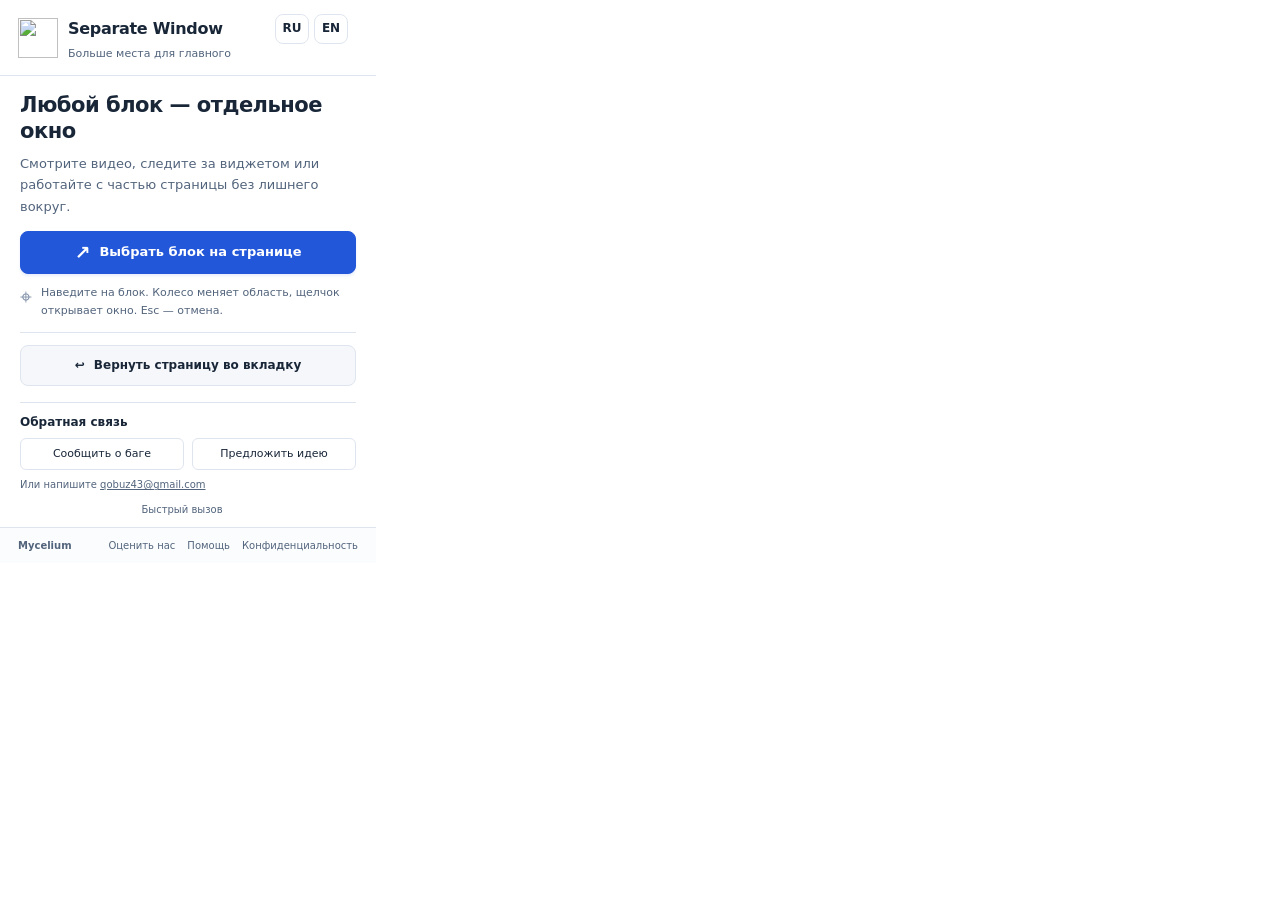
==== popup.html @ 3b6982a1 "fix: simplify popup Auto PiP controls" ====
<!doctype html>
<html lang="ru">
<head>
  <meta charset="utf-8">
  <meta name="viewport" content="width=device-width,initial-scale=1">
  <title>Separate Window</title>
  <link rel="icon" href="icons/favicon.ico">
  <link rel="stylesheet" href="popup.css">
</head>
<body>
  <header class="app-header">
    <img src="icons/action48.png" width="40" height="40" alt="">
    <h1><a href="https://chromewebstore.google.com/detail/separate-window/fhcafcdfknddjfgbbkhpglgamceiclcm" target="_blank" rel="noopener noreferrer">Separate Window</a></h1>
    <div id="language" class="language-switch" role="group" aria-label="Язык" data-i18n-label="languageLabel">
      <button type="button" data-language="ru" aria-label="Русский" aria-pressed="false">RU</button>
      <button type="button" data-language="en" aria-label="English" aria-pressed="false">EN</button>
    </div>
    <span class="version" id="version"></span>
    <p data-i18n="appTagline">Больше места для главного</p>
  </header>
  <main>
    <section class="selection" aria-labelledby="selection-title">
      <h2 id="selection-title" data-i18n="popupHeading">Любой блок — отдельное окно</h2>
      <p data-i18n="popupIntro">Смотрите видео, следите за виджетом или работайте с частью страницы без лишнего вокруг.</p>
      <button id="select" class="primary"><span aria-hidden="true">↗</span><span data-i18n="selectButton">Выбрать блок на странице</span></button>
      <div class="selection-hint"><span aria-hidden="true">⌖</span><p data-i18n="pickerHelp">Наведите на блок. Колесо меняет область, щелчок открывает окно. Esc — отмена.</p></div>
    </section>
    <section class="page-actions" aria-label="Page actions" data-i18n-label="pageActions">
      <button id="restore" class="secondary"><span aria-hidden="true">↩</span><span data-i18n="restoreButton">Вернуть страницу во вкладку</span></button>
      <label id="auto-pip-option" class="auto-pip" hidden><input id="auto-pip" type="checkbox" disabled><span data-i18n="autoPipLabel">Авто-PiP на сайте</span></label>
    </section>
    <div id="status" role="status" aria-live="polite"></div>
    <section class="feedback" aria-labelledby="feedback-heading">
      <h2 id="feedback-heading" data-i18n="feedbackHeading">Обратная связь</h2>
      <div class="feedback-links"><a id="report-bug" target="_blank" rel="noopener noreferrer" data-i18n="reportBug">Сообщить о баге</a><a id="suggest-feature" target="_blank" rel="noopener noreferrer" data-i18n="suggestFeature">Предложить идею</a></div>
      <p><span data-i18n="feedbackEmail">Или напишите</span> <a href="mailto:qobuz43@gmail.com">qobuz43@gmail.com</a></p>
    </section>
    <div class="shortcut"><span data-i18n="quickAccess">Быстрый вызов</span><span id="shortcut-keys"></span></div>
  </main>
  <footer><span>Mycelium</span><nav><a id="rate" href="https://chromewebstore.google.com/detail/separate-window/fhcafcdfknddjfgbbkhpglgamceiclcm/reviews" target="_blank" rel="noopener noreferrer" data-i18n="rateLink">Оценить нас</a><a href="https://github.com/MerlinRus/SeparateWindow#readme" target="_blank" rel="noopener noreferrer" data-i18n="helpLink">Помощь</a><a href="https://merlinrus.github.io/SeparateWindow/privacy.html" target="_blank" rel="noopener noreferrer" data-i18n="privacyLink">Конфиденциальность</a></nav></footer>
  <script src="i18n.js"></script><script src="popup.js"></script>
</body>
</html>
---- popup.css ----
:root{color-scheme:light;--bg:#fff;--surface:#f5f7fb;--line:#dfe5ef;--ink:#182638;--muted:#52647c;--accent:#2357d9;--accent-hover:#1944b5;--danger:#a52424}
*{box-sizing:border-box}
body{width:376px;margin:0;background:var(--bg);color:var(--ink);font:13px/1.5 "Segoe UI",system-ui,sans-serif}
.app-header{display:grid;grid-template-columns:40px minmax(0,1fr) auto auto;grid-template-areas:"icon title language version" "icon tagline tagline tagline";align-items:center;gap:2px 10px;padding:14px 18px 12px;border-bottom:1px solid var(--line)}
.app-header img{grid-area:icon}.app-header h1{grid-area:title;margin:0;font-size:16px;line-height:1.3;font-weight:650;letter-spacing:-.3px;white-space:nowrap}.app-header p{grid-area:tagline;margin:0;color:var(--muted);font-size:11px}.version{grid-area:version;color:var(--muted);font-size:10px}
.app-header h1 a{color:inherit;text-decoration:none}.app-header h1 a:hover{text-decoration:underline}
main{padding:16px 20px 10px}h2{margin:0 0 9px;font-size:21px;font-weight:650;line-height:1.25;letter-spacing:-.5px}.selection>p{margin:0 0 14px;color:var(--muted);line-height:1.65}
button{display:flex;align-items:center;justify-content:center;gap:9px;width:100%;padding:11px 12px;border:1px solid var(--line);border-radius:8px;background:var(--bg);color:var(--ink);font:inherit;cursor:pointer;font-weight:600;line-height:1.45}
.primary{background:var(--accent);border-color:var(--accent);color:#fff;font-size:13px;box-shadow:0 2px 3px #2357d91a}.primary:hover{background:var(--accent-hover)}.primary>span:first-child{font-size:19px;line-height:1}
.selection-hint{display:flex;gap:9px;padding:10px 0 12px;align-items:flex-start;color:var(--muted)}.selection-hint>span{font-size:21px;line-height:1.3;color:#7c8da5}.selection-hint p{margin:0;font-size:11px;line-height:1.6}
.page-actions{border-top:1px solid var(--line);padding-top:12px}.secondary{background:var(--surface);font-size:12px}.secondary:hover{border-color:#aebdd5;background:#edf2fb}
.auto-pip{display:flex;width:max-content;min-height:20px;margin:10px 0 0 auto;align-items:center;gap:5px;color:var(--muted);font-size:11px;cursor:pointer}.auto-pip[hidden]{display:none}.auto-pip input{margin:0;accent-color:var(--accent)}
button:focus-visible,a:focus-visible{outline:3px solid #8fafff;outline-offset:3px}button:disabled{opacity:.55;cursor:wait}#status:empty{display:none}#status{color:var(--danger);background:#fff0ee;border-radius:6px;padding:10px;margin-top:12px;font-size:12px}
.shortcut{display:flex;align-items:center;justify-content:center;gap:4px;color:var(--muted);font-size:10px;margin-top:10px}.shortcut>span:first-child{margin-right:8px}kbd{border:1px solid var(--line);border-bottom-width:2px;border-radius:4px;padding:1px 5px;font:10px "Segoe UI",system-ui;background:#fafbfd;color:#41546d}
#shortcut-keys{display:flex;align-items:center;gap:4px}
footer{display:flex;align-items:center;justify-content:space-between;padding:10px 18px;border-top:1px solid var(--line);font-size:10px;color:var(--muted);background:#fbfcfe}footer>span{font-weight:600}nav{display:flex;gap:12px}a{color:var(--muted);text-decoration:none}a:hover{color:var(--accent);text-decoration:underline}

.language-switch{grid-area:language;display:flex;gap:5px}.language-switch button{width:34px;min-height:30px;padding:4px;font-size:12px;font-weight:600}.language-switch button[aria-pressed=true]{color:#fff;background:var(--accent);border-color:var(--accent)}.language-switch button:hover{border-color:var(--accent)}
.feedback{margin-top:16px;padding-top:12px;border-top:1px solid var(--line)}.feedback h2{font-size:12px;letter-spacing:0;margin-bottom:8px}.feedback-links{display:flex;gap:8px}.feedback-links a{display:block;flex:1;padding:7px 8px;border:1px solid var(--line);border-radius:6px;color:var(--ink);font-size:11px;text-align:center}.feedback-links a:hover{border-color:var(--accent);color:var(--accent);text-decoration:none}.feedback p{font-size:10px;color:var(--muted);margin:7px 0 0}.feedback p a{text-decoration:underline}
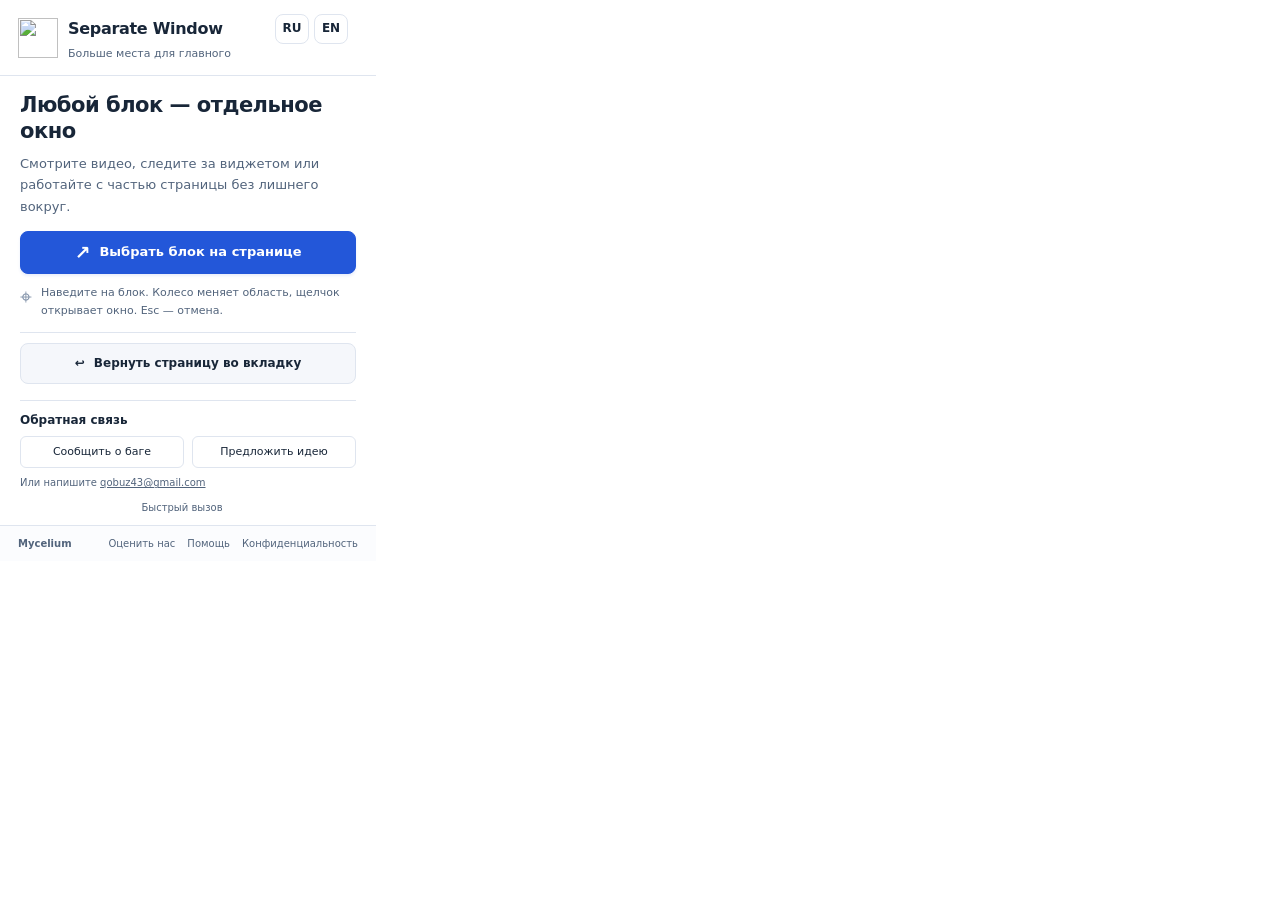
==== commit d681355c: "feat: make automatic video pinning easier to find" ====
--- a/popup.html
+++ b/popup.html
@@ -26,8 +26,14 @@
       <div class="selection-hint"><span aria-hidden="true">⌖</span><p data-i18n="pickerHelp">Наведите на блок. Колесо меняет область, щелчок открывает окно. Esc — отмена.</p></div>
     </section>
     <section class="page-actions" aria-label="Page actions" data-i18n-label="pageActions">
+      <label id="auto-pip-option" class="auto-pip" hidden>
+        <span class="auto-pip-copy">
+          <span id="auto-pip-label" data-i18n="autoPipLabel">Видео поверх окон</span>
+          <span id="auto-pip-help" data-i18n="autoPipHelp">При смене вкладки играющее видео с этого сайта откроется в маленьком окне.</span>
+        </span>
+        <input id="auto-pip" type="checkbox" role="switch" aria-labelledby="auto-pip-label" aria-describedby="auto-pip-help" disabled>
+      </label>
       <button id="restore" class="secondary"><span aria-hidden="true">↩</span><span data-i18n="restoreButton">Вернуть страницу во вкладку</span></button>
-      <label id="auto-pip-option" class="auto-pip" hidden><input id="auto-pip" type="checkbox" disabled><span data-i18n="autoPipLabel">Авто-PiP на сайте</span></label>
     </section>
     <div id="status" role="status" aria-live="polite"></div>
     <section class="feedback" aria-labelledby="feedback-heading">
--- a/popup.css
+++ b/popup.css
@@ -8,8 +8,15 @@
 button{display:flex;align-items:center;justify-content:center;gap:9px;width:100%;padding:11px 12px;border:1px solid var(--line);border-radius:8px;background:var(--bg);color:var(--ink);font:inherit;cursor:pointer;font-weight:600;line-height:1.45}
 .primary{background:var(--accent);border-color:var(--accent);color:#fff;font-size:13px;box-shadow:0 2px 3px #2357d91a}.primary:hover{background:var(--accent-hover)}.primary>span:first-child{font-size:19px;line-height:1}
 .selection-hint{display:flex;gap:9px;padding:10px 0 12px;align-items:flex-start;color:var(--muted)}.selection-hint>span{font-size:21px;line-height:1.3;color:#7c8da5}.selection-hint p{margin:0;font-size:11px;line-height:1.6}
-.page-actions{border-top:1px solid var(--line);padding-top:12px}.secondary{background:var(--surface);font-size:12px}.secondary:hover{border-color:#aebdd5;background:#edf2fb}
-.auto-pip{display:flex;width:max-content;min-height:20px;margin:10px 0 0 auto;align-items:center;gap:5px;color:var(--muted);font-size:11px;cursor:pointer}.auto-pip[hidden]{display:none}.auto-pip input{margin:0;accent-color:var(--accent)}
+.page-actions{border-top:1px solid var(--line);padding-top:10px}.secondary{background:var(--surface);font-size:12px}.secondary:hover{border-color:#aebdd5;background:#edf2fb}
+.auto-pip{display:grid;grid-template-columns:minmax(0,1fr) auto;align-items:center;gap:12px;margin:0 0 7px;padding:7px 11px;border:1px solid var(--line);border-radius:8px;background:var(--surface);cursor:pointer}
+.auto-pip[hidden]{display:none}.auto-pip:hover{border-color:#aebdd5;background:#edf2fb}
+.auto-pip-copy{display:grid;gap:2px}#auto-pip-label{font-size:13px;font-weight:650;line-height:1.4}#auto-pip-help{color:var(--muted);font-size:12px;line-height:1.4}
+.auto-pip input{appearance:none;display:grid;align-items:center;width:40px;height:24px;margin:0;padding:2px;border:1px solid #7c8da5;border-radius:24px;background:#e5ebf5;cursor:inherit}
+.auto-pip input::before{content:"";width:18px;height:18px;border-radius:50%;background:var(--muted)}
+.auto-pip input:checked{border-color:var(--accent);background:var(--accent)}.auto-pip input:checked::before{transform:translateX(16px);background:#fff}
+.auto-pip input:focus-visible{outline:2px solid var(--accent);outline-offset:3px}.auto-pip:has(input:disabled){cursor:wait}
+@media(forced-colors:active){.auto-pip input{appearance:auto;display:block;width:20px;height:20px;padding:0}.auto-pip input::before{content:none}}
 button:focus-visible,a:focus-visible{outline:3px solid #8fafff;outline-offset:3px}button:disabled{opacity:.55;cursor:wait}#status:empty{display:none}#status{color:var(--danger);background:#fff0ee;border-radius:6px;padding:10px;margin-top:12px;font-size:12px}
 .shortcut{display:flex;align-items:center;justify-content:center;gap:4px;color:var(--muted);font-size:10px;margin-top:10px}.shortcut>span:first-child{margin-right:8px}kbd{border:1px solid var(--line);border-bottom-width:2px;border-radius:4px;padding:1px 5px;font:10px "Segoe UI",system-ui;background:#fafbfd;color:#41546d}
 #shortcut-keys{display:flex;align-items:center;gap:4px}
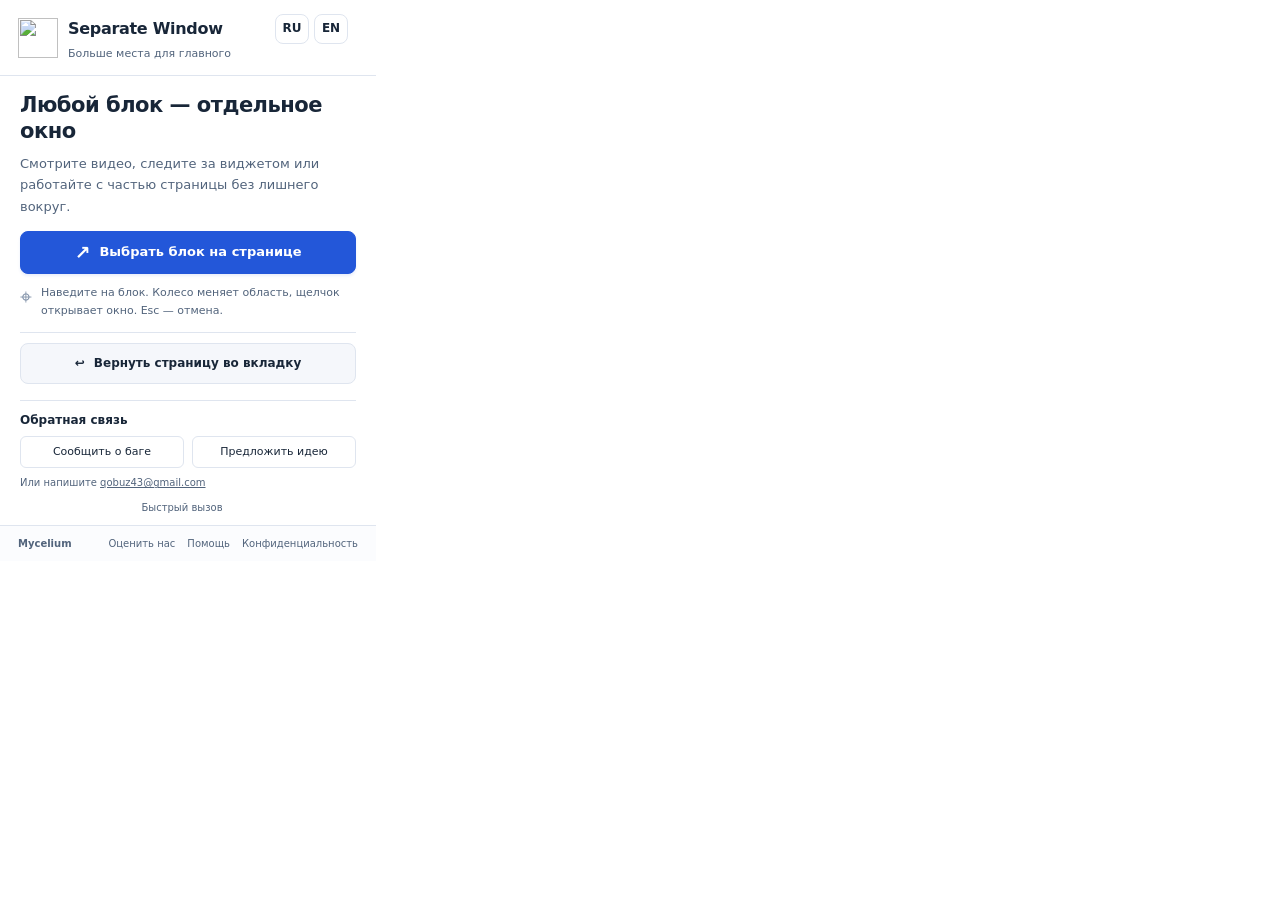
==== commit 2abb7667: "feat: animate automatic video switch" ====
--- a/popup.html
+++ b/popup.html
@@ -32,6 +32,7 @@
           <span id="auto-pip-help" data-i18n="autoPipHelp">При смене вкладки играющее видео с этого сайта откроется в маленьком окне.</span>
         </span>
         <input id="auto-pip" type="checkbox" role="switch" aria-labelledby="auto-pip-label" aria-describedby="auto-pip-help" disabled>
+        <span class="auto-pip-track" aria-hidden="true"><span class="auto-pip-thumb"></span></span>
       </label>
       <button id="restore" class="secondary"><span aria-hidden="true">↩</span><span data-i18n="restoreButton">Вернуть страницу во вкладку</span></button>
     </section>
--- a/popup.css
+++ b/popup.css
@@ -9,14 +9,21 @@
 .primary{background:var(--accent);border-color:var(--accent);color:#fff;font-size:13px;box-shadow:0 2px 3px #2357d91a}.primary:hover{background:var(--accent-hover)}.primary>span:first-child{font-size:19px;line-height:1}
 .selection-hint{display:flex;gap:9px;padding:10px 0 12px;align-items:flex-start;color:var(--muted)}.selection-hint>span{font-size:21px;line-height:1.3;color:#7c8da5}.selection-hint p{margin:0;font-size:11px;line-height:1.6}
 .page-actions{border-top:1px solid var(--line);padding-top:10px}.secondary{background:var(--surface);font-size:12px}.secondary:hover{border-color:#aebdd5;background:#edf2fb}
-.auto-pip{display:grid;grid-template-columns:minmax(0,1fr) auto;align-items:center;gap:12px;margin:0 0 7px;padding:7px 11px;border:1px solid var(--line);border-radius:8px;background:var(--surface);cursor:pointer}
+.auto-pip{--switch-duration:160ms;--switch-ease:cubic-bezier(.77,0,.175,1);display:grid;grid-template-columns:minmax(0,1fr) auto;align-items:center;gap:12px;margin:0 0 7px;padding:7px 11px;border:1px solid var(--line);border-radius:8px;background:var(--surface);cursor:pointer}
 .auto-pip[hidden]{display:none}.auto-pip:hover{border-color:#aebdd5;background:#edf2fb}
 .auto-pip-copy{display:grid;gap:2px}#auto-pip-label{font-size:13px;font-weight:650;line-height:1.4}#auto-pip-help{color:var(--muted);font-size:12px;line-height:1.4}
-.auto-pip input{appearance:none;display:grid;align-items:center;width:40px;height:24px;margin:0;padding:2px;border:1px solid #7c8da5;border-radius:24px;background:#e5ebf5;cursor:inherit}
-.auto-pip input::before{content:"";width:18px;height:18px;border-radius:50%;background:var(--muted)}
-.auto-pip input:checked{border-color:var(--accent);background:var(--accent)}.auto-pip input:checked::before{transform:translateX(16px);background:#fff}
-.auto-pip input:focus-visible{outline:2px solid var(--accent);outline-offset:3px}.auto-pip:has(input:disabled){cursor:wait}
-@media(forced-colors:active){.auto-pip input{appearance:auto;display:block;width:20px;height:20px;padding:0}.auto-pip input::before{content:none}}
+.auto-pip input,.auto-pip-track{grid-area:1/2;width:40px;height:24px}
+.auto-pip input{margin:0;opacity:0;cursor:inherit}
+.auto-pip-track{position:relative;overflow:hidden;border-radius:12px;background:#e5ebf5;box-shadow:inset 0 0 0 1px #7c8da5;pointer-events:none}
+.auto-pip-track::before{content:"";position:absolute;inset:0;background:var(--accent);transform:scaleX(.5);transform-origin:left;opacity:0;transition:transform var(--switch-duration) var(--switch-ease),opacity var(--switch-duration) var(--switch-ease)}
+.auto-pip-thumb{position:absolute;top:3px;left:3px;width:18px;height:18px;border-radius:50%;background:var(--muted);transform:translateX(0);transition:transform var(--switch-duration) var(--switch-ease)}
+.auto-pip-thumb::after{content:"";position:absolute;inset:0;border-radius:inherit;background:#fff;opacity:0;transition:opacity var(--switch-duration) var(--switch-ease)}
+.auto-pip input:checked + .auto-pip-track::before{transform:scaleX(1);opacity:1}
+.auto-pip input:checked + .auto-pip-track .auto-pip-thumb{transform:translateX(16px)}
+.auto-pip input:checked + .auto-pip-track .auto-pip-thumb::after{opacity:1}
+.auto-pip input:focus-visible + .auto-pip-track{outline:2px solid var(--accent);outline-offset:3px}.auto-pip:has(input:disabled){cursor:wait}
+@media(prefers-reduced-motion:reduce){.auto-pip-thumb{transition:none}.auto-pip-track::before{transition-property:opacity}}
+@media(forced-colors:active){.auto-pip input{width:20px;height:20px;opacity:1}.auto-pip-track{display:none}}
 button:focus-visible,a:focus-visible{outline:3px solid #8fafff;outline-offset:3px}button:disabled{opacity:.55;cursor:wait}#status:empty{display:none}#status{color:var(--danger);background:#fff0ee;border-radius:6px;padding:10px;margin-top:12px;font-size:12px}
 .shortcut{display:flex;align-items:center;justify-content:center;gap:4px;color:var(--muted);font-size:10px;margin-top:10px}.shortcut>span:first-child{margin-right:8px}kbd{border:1px solid var(--line);border-bottom-width:2px;border-radius:4px;padding:1px 5px;font:10px "Segoe UI",system-ui;background:#fafbfd;color:#41546d}
 #shortcut-keys{display:flex;align-items:center;gap:4px}
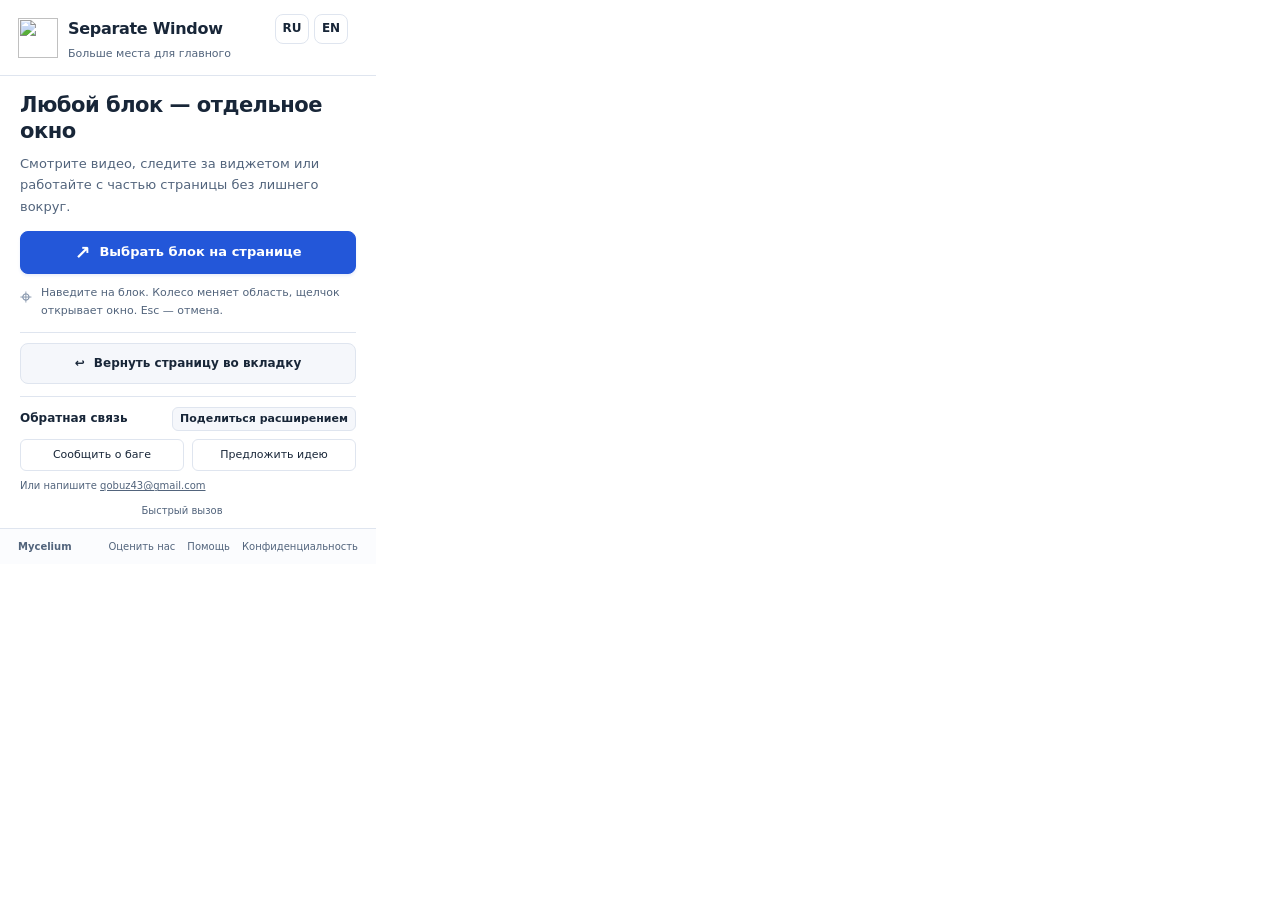
==== commit d393356b: "feat: copy store link from extension popup" ====
--- a/popup.html
+++ b/popup.html
@@ -38,7 +38,13 @@
     </section>
     <div id="status" role="status" aria-live="polite"></div>
     <section class="feedback" aria-labelledby="feedback-heading">
-      <h2 id="feedback-heading" data-i18n="feedbackHeading">Обратная связь</h2>
+      <div class="feedback-header">
+        <h2 id="feedback-heading" data-i18n="feedbackHeading">Обратная связь</h2>
+        <div class="share-action">
+          <button id="share" type="button" data-i18n="shareExtension">Поделиться расширением</button>
+          <div id="share-status" role="status"></div>
+        </div>
+      </div>
       <div class="feedback-links"><a id="report-bug" target="_blank" rel="noopener noreferrer" data-i18n="reportBug">Сообщить о баге</a><a id="suggest-feature" target="_blank" rel="noopener noreferrer" data-i18n="suggestFeature">Предложить идею</a></div>
       <p><span data-i18n="feedbackEmail">Или напишите</span> <a href="mailto:qobuz43@gmail.com">qobuz43@gmail.com</a></p>
     </section>
--- a/popup.css
+++ b/popup.css
@@ -25,9 +25,13 @@
 @media(prefers-reduced-motion:reduce){.auto-pip-thumb{transition:none}.auto-pip-track::before{transition-property:opacity}}
 @media(forced-colors:active){.auto-pip input{width:20px;height:20px;opacity:1}.auto-pip-track{display:none}}
 button:focus-visible,a:focus-visible{outline:3px solid #8fafff;outline-offset:3px}button:disabled{opacity:.55;cursor:wait}#status:empty{display:none}#status{color:var(--danger);background:#fff0ee;border-radius:6px;padding:10px;margin-top:12px;font-size:12px}
+.feedback-header{display:flex;align-items:center;justify-content:space-between;gap:8px;margin-bottom:8px}
+.share-action{position:relative;flex:none}#share{width:auto;min-height:24px;padding:2px 7px;border-radius:6px;background:var(--surface);font-size:11px;white-space:nowrap}#share:hover{border-color:var(--accent);color:var(--accent)}
+#share-status{position:absolute;bottom:calc(100% + 6px);right:0;z-index:1;width:max-content;max-width:320px;padding:7px 10px;border-radius:6px;background:var(--ink);color:var(--bg);box-shadow:0 2px 8px #18263826;pointer-events:none;font-size:12px}
+#share-status:empty{opacity:0}
 .shortcut{display:flex;align-items:center;justify-content:center;gap:4px;color:var(--muted);font-size:10px;margin-top:10px}.shortcut>span:first-child{margin-right:8px}kbd{border:1px solid var(--line);border-bottom-width:2px;border-radius:4px;padding:1px 5px;font:10px "Segoe UI",system-ui;background:#fafbfd;color:#41546d}
 #shortcut-keys{display:flex;align-items:center;gap:4px}
 footer{display:flex;align-items:center;justify-content:space-between;padding:10px 18px;border-top:1px solid var(--line);font-size:10px;color:var(--muted);background:#fbfcfe}footer>span{font-weight:600}nav{display:flex;gap:12px}a{color:var(--muted);text-decoration:none}a:hover{color:var(--accent);text-decoration:underline}
 
 .language-switch{grid-area:language;display:flex;gap:5px}.language-switch button{width:34px;min-height:30px;padding:4px;font-size:12px;font-weight:600}.language-switch button[aria-pressed=true]{color:#fff;background:var(--accent);border-color:var(--accent)}.language-switch button:hover{border-color:var(--accent)}
-.feedback{margin-top:16px;padding-top:12px;border-top:1px solid var(--line)}.feedback h2{font-size:12px;letter-spacing:0;margin-bottom:8px}.feedback-links{display:flex;gap:8px}.feedback-links a{display:block;flex:1;padding:7px 8px;border:1px solid var(--line);border-radius:6px;color:var(--ink);font-size:11px;text-align:center}.feedback-links a:hover{border-color:var(--accent);color:var(--accent);text-decoration:none}.feedback p{font-size:10px;color:var(--muted);margin:7px 0 0}.feedback p a{text-decoration:underline}
+.feedback{margin-top:12px;padding-top:10px;border-top:1px solid var(--line)}.feedback h2{margin:0;font-size:12px;letter-spacing:0}.feedback-links{display:flex;gap:8px}.feedback-links a{display:block;flex:1;padding:7px 8px;border:1px solid var(--line);border-radius:6px;color:var(--ink);font-size:11px;text-align:center}.feedback-links a:hover{border-color:var(--accent);color:var(--accent);text-decoration:none}.feedback p{font-size:10px;color:var(--muted);margin:7px 0 0}.feedback p a{text-decoration:underline}
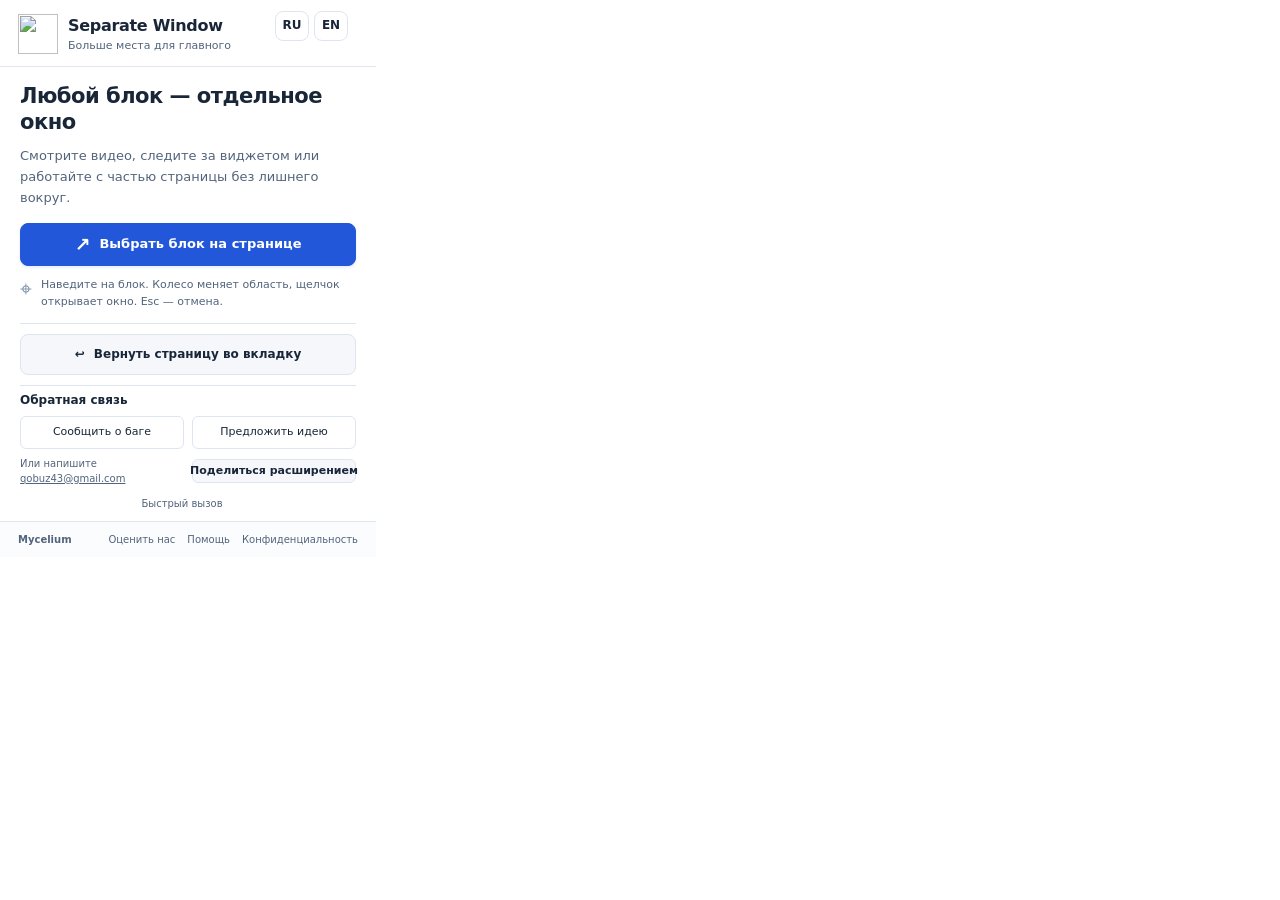
==== commit 81adbf51: "fix: align popup tagline and share button" ====
--- a/popup.html
+++ b/popup.html
@@ -38,15 +38,16 @@
     </section>
     <div id="status" role="status" aria-live="polite"></div>
     <section class="feedback" aria-labelledby="feedback-heading">
-      <div class="feedback-header">
-        <h2 id="feedback-heading" data-i18n="feedbackHeading">Обратная связь</h2>
+      <h2 id="feedback-heading" data-i18n="feedbackHeading">Обратная связь</h2>
+      <div class="feedback-grid">
+        <a id="report-bug" target="_blank" rel="noopener noreferrer" data-i18n="reportBug">Сообщить о баге</a>
+        <a id="suggest-feature" target="_blank" rel="noopener noreferrer" data-i18n="suggestFeature">Предложить идею</a>
+        <p><span data-i18n="feedbackEmail">Или напишите</span> <a href="mailto:qobuz43@gmail.com">qobuz43@gmail.com</a></p>
         <div class="share-action">
           <button id="share" type="button" data-i18n="shareExtension">Поделиться расширением</button>
           <div id="share-status" role="status"></div>
         </div>
       </div>
-      <div class="feedback-links"><a id="report-bug" target="_blank" rel="noopener noreferrer" data-i18n="reportBug">Сообщить о баге</a><a id="suggest-feature" target="_blank" rel="noopener noreferrer" data-i18n="suggestFeature">Предложить идею</a></div>
-      <p><span data-i18n="feedbackEmail">Или напишите</span> <a href="mailto:qobuz43@gmail.com">qobuz43@gmail.com</a></p>
     </section>
     <div class="shortcut"><span data-i18n="quickAccess">Быстрый вызов</span><span id="shortcut-keys"></span></div>
   </main>
--- a/popup.css
+++ b/popup.css
@@ -1,8 +1,8 @@
 :root{color-scheme:light;--bg:#fff;--surface:#f5f7fb;--line:#dfe5ef;--ink:#182638;--muted:#52647c;--accent:#2357d9;--accent-hover:#1944b5;--danger:#a52424}
 *{box-sizing:border-box}
 body{width:376px;margin:0;background:var(--bg);color:var(--ink);font:13px/1.5 "Segoe UI",system-ui,sans-serif}
-.app-header{display:grid;grid-template-columns:40px minmax(0,1fr) auto auto;grid-template-areas:"icon title language version" "icon tagline tagline tagline";align-items:center;gap:2px 10px;padding:14px 18px 12px;border-bottom:1px solid var(--line)}
-.app-header img{grid-area:icon}.app-header h1{grid-area:title;margin:0;font-size:16px;line-height:1.3;font-weight:650;letter-spacing:-.3px;white-space:nowrap}.app-header p{grid-area:tagline;margin:0;color:var(--muted);font-size:11px}.version{grid-area:version;color:var(--muted);font-size:10px}
+.app-header{display:grid;grid-template-columns:40px minmax(0,1fr) auto auto;grid-template-rows:24px auto;grid-template-areas:"icon title language version" "icon tagline tagline tagline";align-items:center;column-gap:10px;padding:14px 18px 12px;border-bottom:1px solid var(--line)}
+.app-header img{grid-area:icon}.app-header h1{grid-area:title;margin:0;font-size:16px;line-height:1.3;font-weight:650;letter-spacing:-.3px;white-space:nowrap}.app-header p{grid-area:tagline;margin:0;color:var(--muted);font-size:11px;line-height:16px}.version{grid-area:version;color:var(--muted);font-size:10px}
 .app-header h1 a{color:inherit;text-decoration:none}.app-header h1 a:hover{text-decoration:underline}
 main{padding:16px 20px 10px}h2{margin:0 0 9px;font-size:21px;font-weight:650;line-height:1.25;letter-spacing:-.5px}.selection>p{margin:0 0 14px;color:var(--muted);line-height:1.65}
 button{display:flex;align-items:center;justify-content:center;gap:9px;width:100%;padding:11px 12px;border:1px solid var(--line);border-radius:8px;background:var(--bg);color:var(--ink);font:inherit;cursor:pointer;font-weight:600;line-height:1.45}
@@ -25,8 +25,7 @@
 @media(prefers-reduced-motion:reduce){.auto-pip-thumb{transition:none}.auto-pip-track::before{transition-property:opacity}}
 @media(forced-colors:active){.auto-pip input{width:20px;height:20px;opacity:1}.auto-pip-track{display:none}}
 button:focus-visible,a:focus-visible{outline:3px solid #8fafff;outline-offset:3px}button:disabled{opacity:.55;cursor:wait}#status:empty{display:none}#status{color:var(--danger);background:#fff0ee;border-radius:6px;padding:10px;margin-top:12px;font-size:12px}
-.feedback-header{display:flex;align-items:center;justify-content:space-between;gap:8px;margin-bottom:8px}
-.share-action{position:relative;flex:none}#share{width:auto;min-height:24px;padding:2px 7px;border-radius:6px;background:var(--surface);font-size:11px;white-space:nowrap}#share:hover{border-color:var(--accent);color:var(--accent)}
+.share-action{position:relative}#share{min-height:24px;padding:2px 7px;border-radius:6px;background:var(--surface);font-size:11px;white-space:nowrap}#share:hover{border-color:var(--accent);color:var(--accent)}
 #share-status{position:absolute;bottom:calc(100% + 6px);right:0;z-index:1;width:max-content;max-width:320px;padding:7px 10px;border-radius:6px;background:var(--ink);color:var(--bg);box-shadow:0 2px 8px #18263826;pointer-events:none;font-size:12px}
 #share-status:empty{opacity:0}
 .shortcut{display:flex;align-items:center;justify-content:center;gap:4px;color:var(--muted);font-size:10px;margin-top:10px}.shortcut>span:first-child{margin-right:8px}kbd{border:1px solid var(--line);border-bottom-width:2px;border-radius:4px;padding:1px 5px;font:10px "Segoe UI",system-ui;background:#fafbfd;color:#41546d}
@@ -34,4 +33,7 @@
 footer{display:flex;align-items:center;justify-content:space-between;padding:10px 18px;border-top:1px solid var(--line);font-size:10px;color:var(--muted);background:#fbfcfe}footer>span{font-weight:600}nav{display:flex;gap:12px}a{color:var(--muted);text-decoration:none}a:hover{color:var(--accent);text-decoration:underline}
 
 .language-switch{grid-area:language;display:flex;gap:5px}.language-switch button{width:34px;min-height:30px;padding:4px;font-size:12px;font-weight:600}.language-switch button[aria-pressed=true]{color:#fff;background:var(--accent);border-color:var(--accent)}.language-switch button:hover{border-color:var(--accent)}
-.feedback{margin-top:12px;padding-top:10px;border-top:1px solid var(--line)}.feedback h2{margin:0;font-size:12px;letter-spacing:0}.feedback-links{display:flex;gap:8px}.feedback-links a{display:block;flex:1;padding:7px 8px;border:1px solid var(--line);border-radius:6px;color:var(--ink);font-size:11px;text-align:center}.feedback-links a:hover{border-color:var(--accent);color:var(--accent);text-decoration:none}.feedback p{font-size:10px;color:var(--muted);margin:7px 0 0}.feedback p a{text-decoration:underline}
+.feedback{margin-top:10px;padding-top:7px;border-top:1px solid var(--line)}.feedback h2{margin:0 0 8px;font-size:12px;letter-spacing:0}
+.feedback-grid{display:grid;grid-template-columns:repeat(2,minmax(0,1fr));align-items:center;gap:7px 8px}
+.feedback-grid>a{display:block;padding:7px 8px;border:1px solid var(--line);border-radius:6px;color:var(--ink);font-size:11px;text-align:center}.feedback-grid>a:hover{border-color:var(--accent);color:var(--accent);text-decoration:none}
+.feedback p{margin:0;color:var(--muted);font-size:10px}.feedback p a{text-decoration:underline}
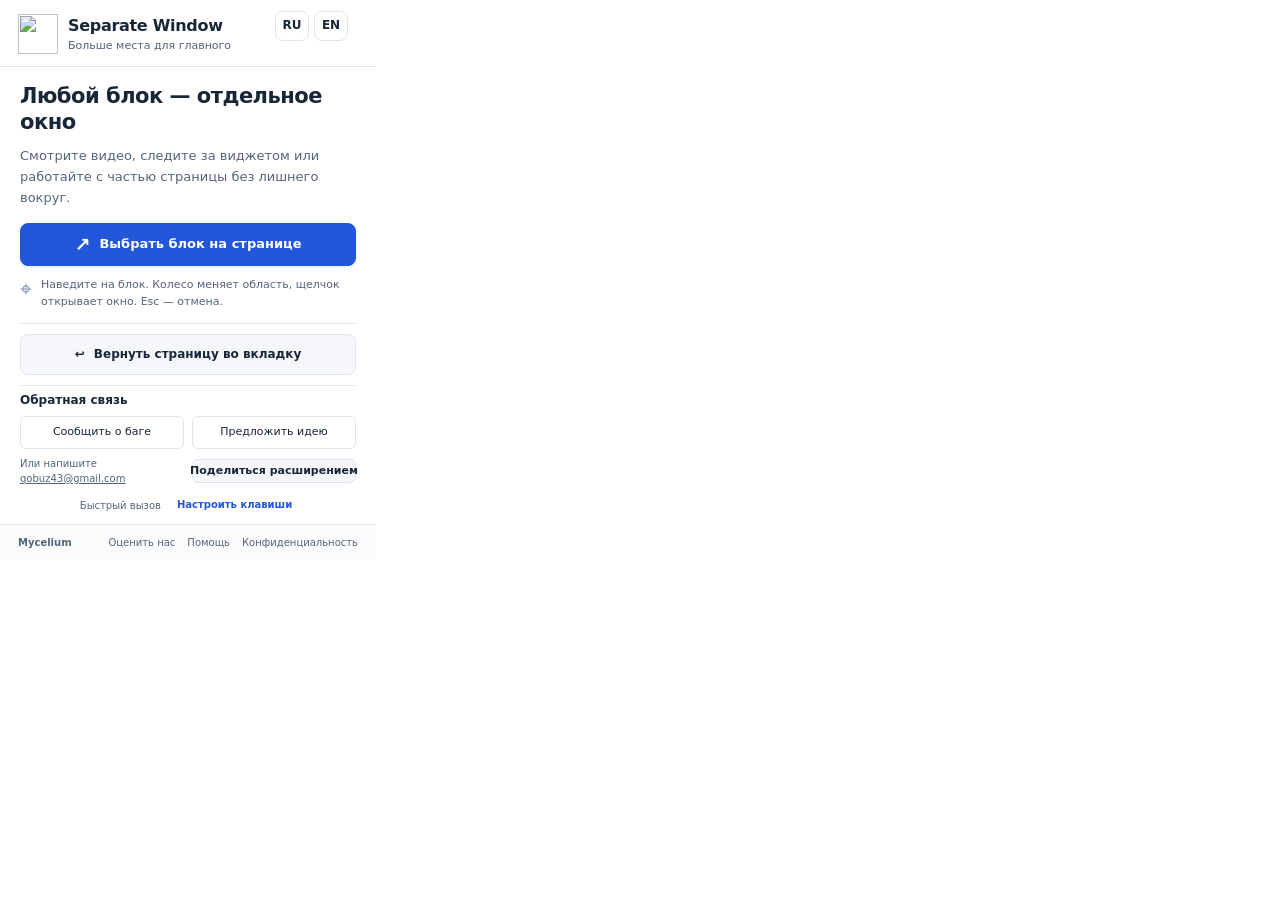
==== commit 392dff92: "fix: open shortcut settings from the popup" ====
--- a/popup.html
+++ b/popup.html
@@ -49,7 +49,7 @@
         </div>
       </div>
     </section>
-    <div class="shortcut"><span data-i18n="quickAccess">Быстрый вызов</span><span id="shortcut-keys"></span></div>
+    <div class="shortcut"><span data-i18n="quickAccess">Быстрый вызов</span><button type="button" id="shortcut-keys">Настроить клавиши</button></div>
   </main>
   <footer><span>Mycelium</span><nav><a id="rate" href="https://chromewebstore.google.com/detail/separate-window/fhcafcdfknddjfgbbkhpglgamceiclcm/reviews" target="_blank" rel="noopener noreferrer" data-i18n="rateLink">Оценить нас</a><a href="https://github.com/MerlinRus/SeparateWindow#readme" target="_blank" rel="noopener noreferrer" data-i18n="helpLink">Помощь</a><a href="https://merlinrus.github.io/SeparateWindow/privacy.html" target="_blank" rel="noopener noreferrer" data-i18n="privacyLink">Конфиденциальность</a></nav></footer>
   <script src="i18n.js"></script><script src="popup.js"></script>
--- a/popup.css
+++ b/popup.css
@@ -29,7 +29,8 @@
 #share-status{position:absolute;bottom:calc(100% + 6px);right:0;z-index:1;width:max-content;max-width:320px;padding:7px 10px;border-radius:6px;background:var(--ink);color:var(--bg);box-shadow:0 2px 8px #18263826;pointer-events:none;font-size:12px}
 #share-status:empty{opacity:0}
 .shortcut{display:flex;align-items:center;justify-content:center;gap:4px;color:var(--muted);font-size:10px;margin-top:10px}.shortcut>span:first-child{margin-right:8px}kbd{border:1px solid var(--line);border-bottom-width:2px;border-radius:4px;padding:1px 5px;font:10px "Segoe UI",system-ui;background:#fafbfd;color:#41546d}
-#shortcut-keys{display:flex;align-items:center;gap:4px}
+#shortcut-keys{width:auto;padding:2px 4px;gap:4px;border:0;border-radius:4px;background:transparent;color:var(--accent);font-weight:600}
+#shortcut-keys:hover{background:var(--surface);text-decoration:underline}
 footer{display:flex;align-items:center;justify-content:space-between;padding:10px 18px;border-top:1px solid var(--line);font-size:10px;color:var(--muted);background:#fbfcfe}footer>span{font-weight:600}nav{display:flex;gap:12px}a{color:var(--muted);text-decoration:none}a:hover{color:var(--accent);text-decoration:underline}
 
 .language-switch{grid-area:language;display:flex;gap:5px}.language-switch button{width:34px;min-height:30px;padding:4px;font-size:12px;font-weight:600}.language-switch button[aria-pressed=true]{color:#fff;background:var(--accent);border-color:var(--accent)}.language-switch button:hover{border-color:var(--accent)}
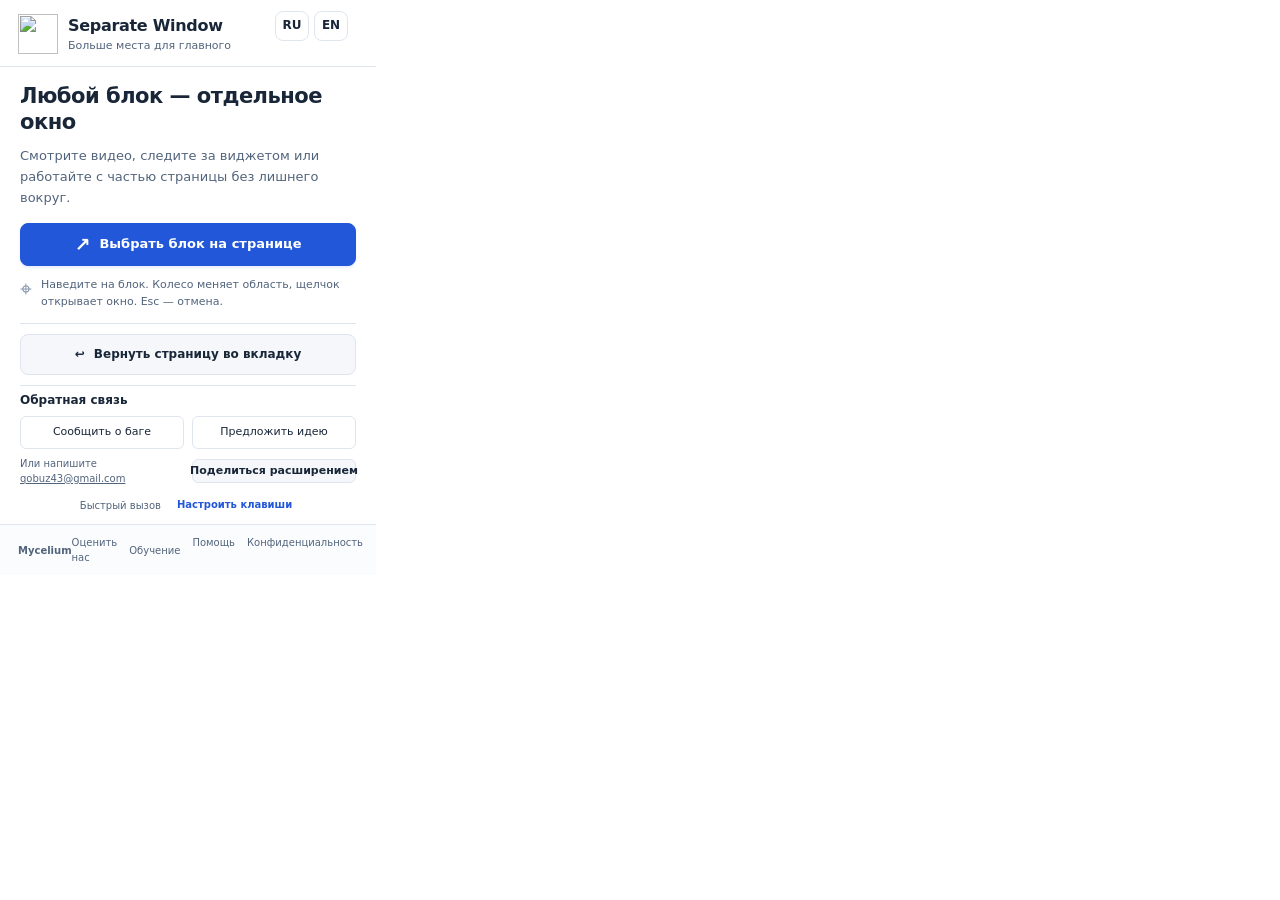
==== commit 04cdde3f: "feat: add an interactive first-run tutorial" ====
--- a/popup.html
+++ b/popup.html
@@ -51,7 +51,16 @@
     </section>
     <div class="shortcut"><span data-i18n="quickAccess">Быстрый вызов</span><button type="button" id="shortcut-keys">Настроить клавиши</button></div>
   </main>
-  <footer><span>Mycelium</span><nav><a id="rate" href="https://chromewebstore.google.com/detail/separate-window/fhcafcdfknddjfgbbkhpglgamceiclcm/reviews" target="_blank" rel="noopener noreferrer" data-i18n="rateLink">Оценить нас</a><a href="https://github.com/MerlinRus/SeparateWindow#readme" target="_blank" rel="noopener noreferrer" data-i18n="helpLink">Помощь</a><a href="https://merlinrus.github.io/SeparateWindow/privacy.html" target="_blank" rel="noopener noreferrer" data-i18n="privacyLink">Конфиденциальность</a></nav></footer>
-  <script src="i18n.js"></script><script src="popup.js"></script>
+  <footer><span>Mycelium</span><nav><a id="rate" href="https://chromewebstore.google.com/detail/separate-window/fhcafcdfknddjfgbbkhpglgamceiclcm/reviews" target="_blank" rel="noopener noreferrer" data-i18n="rateLink">Оценить нас</a><button type="button" data-onboarding-choice="replay" data-onboarding-copy="onboardingLink">Обучение</button><a href="https://github.com/MerlinRus/SeparateWindow#readme" target="_blank" rel="noopener noreferrer" data-i18n="helpLink">Помощь</a><a href="https://merlinrus.github.io/SeparateWindow/privacy.html" target="_blank" rel="noopener noreferrer" data-i18n="privacyLink">Конфиденциальность</a></nav></footer>
+  <dialog id="onboarding-invite" class="onboarding-invite" aria-labelledby="onboarding-title" aria-describedby="onboarding-description">
+    <h2 id="onboarding-title" data-onboarding-copy="onboardingTitle">Попробуем Separate Window?</h2>
+    <p id="onboarding-description" data-onboarding-copy="onboardingDescription">Откройте видео, график и мини-игру в отдельных окнах. Можно пропустить и вернуться к обучению позже.</p>
+    <div class="onboarding-actions">
+      <button type="button" class="secondary" data-onboarding-choice="skip" data-onboarding-copy="onboardingSkip">Пропустить</button>
+      <button type="button" class="primary" data-onboarding-choice="start" data-onboarding-copy="onboardingStart">Начать обучение</button>
+    </div>
+    <p class="onboarding-status" role="status"></p>
+  </dialog>
+  <script src="i18n.js"></script><script src="popup.js"></script><script src="invitation.js"></script>
 </body>
 </html>
--- a/popup.css
+++ b/popup.css
@@ -38,3 +38,17 @@
 .feedback-grid{display:grid;grid-template-columns:repeat(2,minmax(0,1fr));align-items:center;gap:7px 8px}
 .feedback-grid>a{display:block;padding:7px 8px;border:1px solid var(--line);border-radius:6px;color:var(--ink);font-size:11px;text-align:center}.feedback-grid>a:hover{border-color:var(--accent);color:var(--accent);text-decoration:none}
 .feedback p{margin:0;color:var(--muted);font-size:10px}.feedback p a{text-decoration:underline}
+footer nav button{width:auto;padding:0;border:0;border-radius:2px;background:none;color:inherit;font:inherit}
+footer nav button:hover{color:var(--accent);text-decoration:underline}
+.onboarding-invite{color:var(--ink);background:var(--bg);border:1px solid var(--line);border-radius:16px;padding:22px}
+dialog.onboarding-invite{width:calc(100% - 28px);max-width:348px;margin:auto;box-shadow:0 15px 50px #101a2b2e}
+dialog.onboarding-invite::backdrop{background:#18263869}
+.onboarding-invite p{margin:0;color:var(--muted);line-height:1.6}
+.onboarding-actions{display:grid;grid-template-columns:auto 1fr;gap:8px;margin-top:18px}
+.onboarding-actions button{font-size:12px;padding-inline:10px}
+.onboarding-invite .onboarding-status:not(:empty){margin-top:10px;color:var(--danger)}
+.welcome{width:auto;min-height:100vh;display:grid;place-items:center;padding:20px;background:var(--surface)}
+.welcome main{width:min(100%,490px);padding:clamp(20px,5vw,38px);font-size:16px;box-shadow:0 18px 45px #25375a17}
+.welcome h1{margin:16px 0 10px;font-size:clamp(1.45rem,4vw,2rem);line-height:1.2;letter-spacing:-.03em}
+.welcome .onboarding-actions button{font-size:.875rem}
+@media(max-width:380px){.welcome .onboarding-actions{grid-template-columns:1fr}}
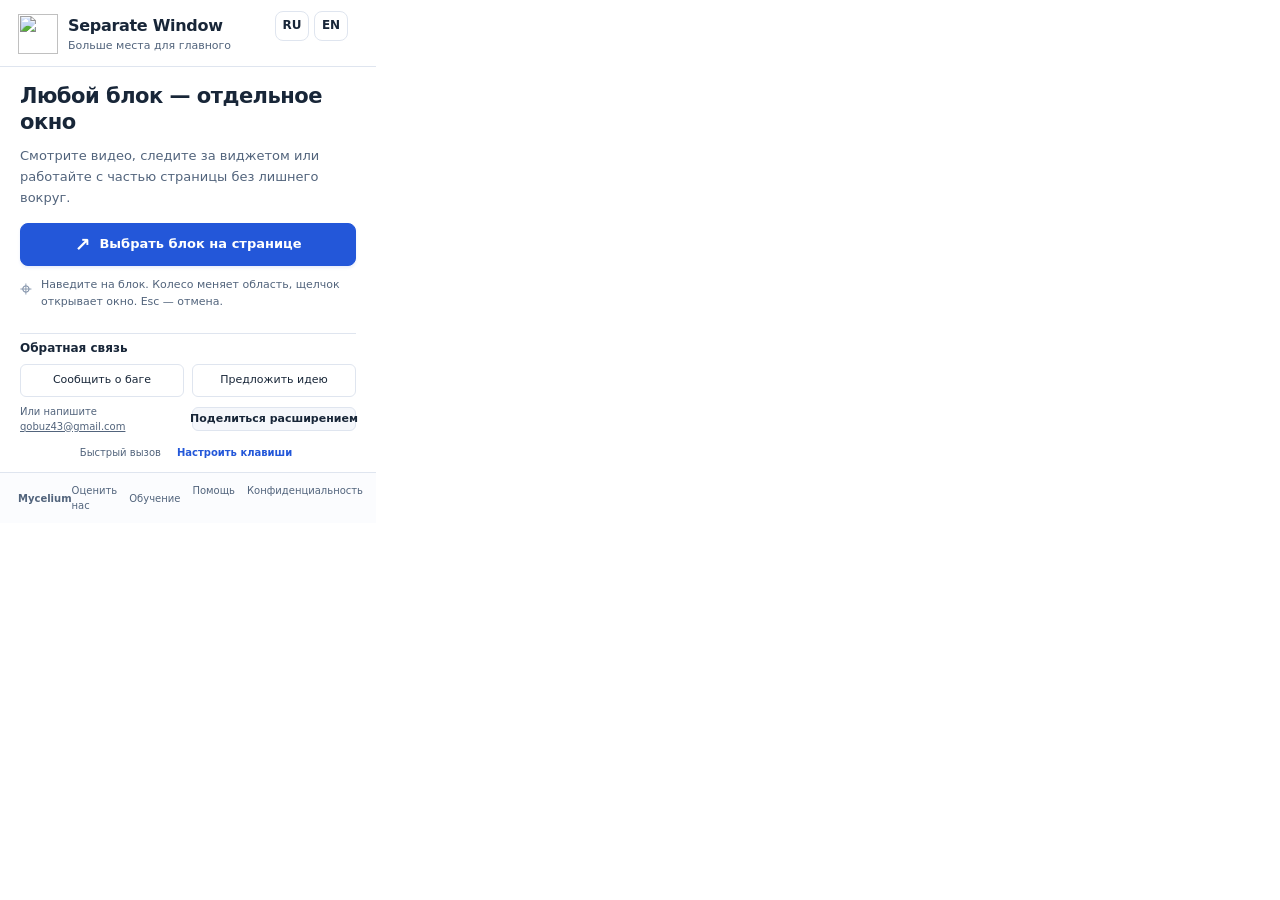
==== commit 409ff657: "fix: remove the duplicate return button from the extension menu" ====
--- a/popup.html
+++ b/popup.html
@@ -25,8 +25,8 @@
       <button id="select" class="primary"><span aria-hidden="true">↗</span><span data-i18n="selectButton">Выбрать блок на странице</span></button>
       <div class="selection-hint"><span aria-hidden="true">⌖</span><p data-i18n="pickerHelp">Наведите на блок. Колесо меняет область, щелчок открывает окно. Esc — отмена.</p></div>
     </section>
-    <section class="page-actions" aria-label="Page actions" data-i18n-label="pageActions">
-      <label id="auto-pip-option" class="auto-pip" hidden>
+    <section class="page-actions" aria-label="Page actions" data-i18n-label="pageActions" hidden>
+      <label id="auto-pip-option" class="auto-pip">
         <span class="auto-pip-copy">
           <span id="auto-pip-label" data-i18n="autoPipLabel">Видео поверх окон</span>
           <span id="auto-pip-help" data-i18n="autoPipHelp">При смене вкладки играющее видео с этого сайта откроется в маленьком окне.</span>
@@ -34,7 +34,6 @@
         <input id="auto-pip" type="checkbox" role="switch" aria-labelledby="auto-pip-label" aria-describedby="auto-pip-help" disabled>
         <span class="auto-pip-track" aria-hidden="true"><span class="auto-pip-thumb"></span></span>
       </label>
-      <button id="restore" class="secondary"><span aria-hidden="true">↩</span><span data-i18n="restoreButton">Вернуть страницу во вкладку</span></button>
     </section>
     <div id="status" role="status" aria-live="polite"></div>
     <section class="feedback" aria-labelledby="feedback-heading">
--- a/popup.css
+++ b/popup.css
@@ -9,8 +9,8 @@
 .primary{background:var(--accent);border-color:var(--accent);color:#fff;font-size:13px;box-shadow:0 2px 3px #2357d91a}.primary:hover{background:var(--accent-hover)}.primary>span:first-child{font-size:19px;line-height:1}
 .selection-hint{display:flex;gap:9px;padding:10px 0 12px;align-items:flex-start;color:var(--muted)}.selection-hint>span{font-size:21px;line-height:1.3;color:#7c8da5}.selection-hint p{margin:0;font-size:11px;line-height:1.6}
 .page-actions{border-top:1px solid var(--line);padding-top:10px}.secondary{background:var(--surface);font-size:12px}.secondary:hover{border-color:#aebdd5;background:#edf2fb}
-.auto-pip{--switch-duration:160ms;--switch-ease:cubic-bezier(.77,0,.175,1);display:grid;grid-template-columns:minmax(0,1fr) auto;align-items:center;gap:12px;margin:0 0 7px;padding:7px 11px;border:1px solid var(--line);border-radius:8px;background:var(--surface);cursor:pointer}
-.auto-pip[hidden]{display:none}.auto-pip:hover{border-color:#aebdd5;background:#edf2fb}
+.auto-pip{--switch-duration:160ms;--switch-ease:cubic-bezier(.77,0,.175,1);display:grid;grid-template-columns:minmax(0,1fr) auto;align-items:center;gap:12px;padding:7px 11px;border:1px solid var(--line);border-radius:8px;background:var(--surface);cursor:pointer}
+.auto-pip:hover{border-color:#aebdd5;background:#edf2fb}
 .auto-pip-copy{display:grid;gap:2px}#auto-pip-label{font-size:13px;font-weight:650;line-height:1.4}#auto-pip-help{color:var(--muted);font-size:12px;line-height:1.4}
 .auto-pip input,.auto-pip-track{grid-area:1/2;width:40px;height:24px}
 .auto-pip input{margin:0;opacity:0;cursor:inherit}
